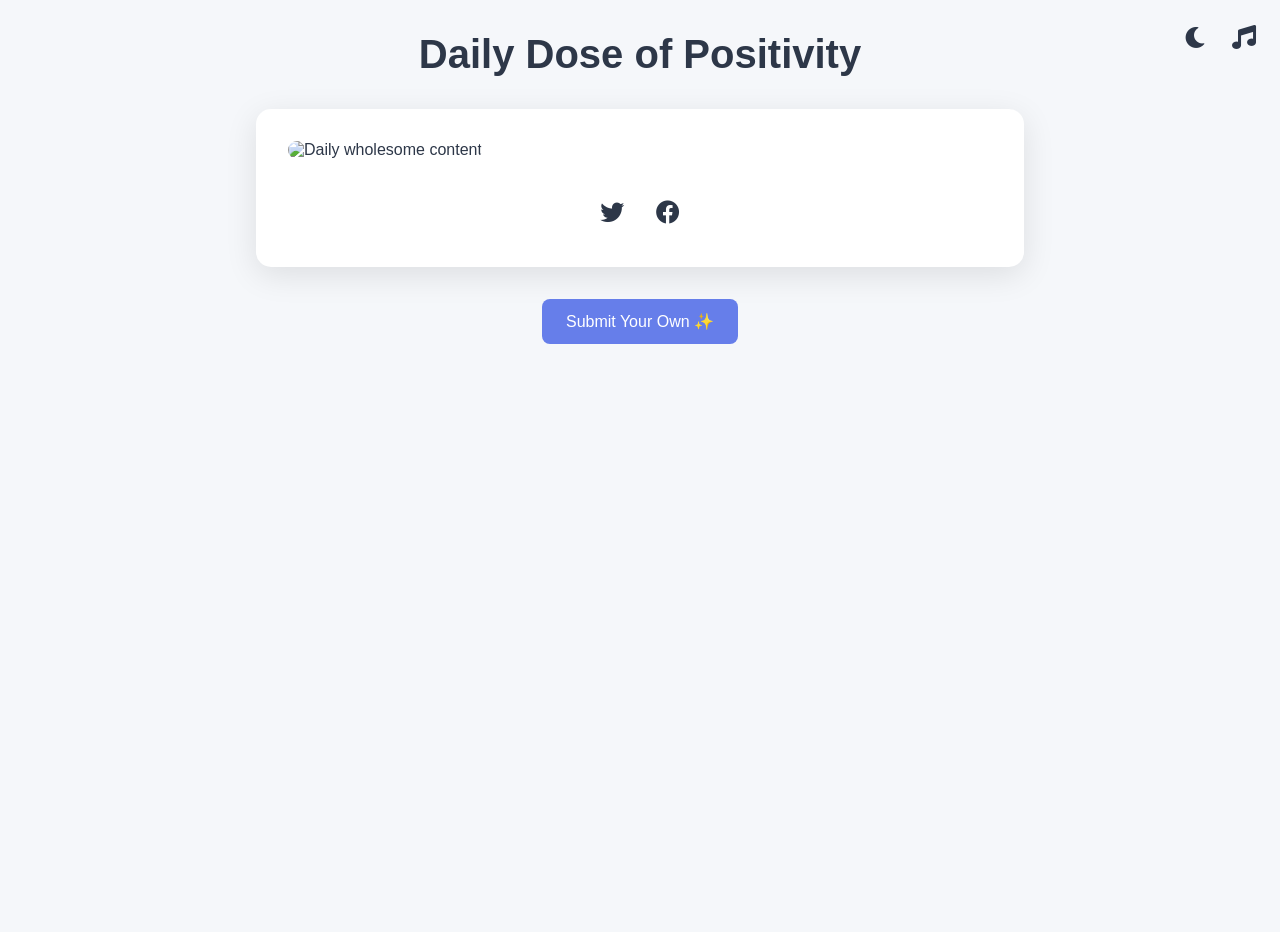
==== public/index.html @ 061f24e1 "Assistant checkpoint: Create wholesome daily content website Assistant generated file changes: - pub" ====
<!DOCTYPE html>
<html lang="en">
<head>
    <meta charset="UTF-8">
    <meta name="viewport" content="width=device-width, initial-scale=1.0">
    <title>Daily Dose of Positivity</title>
    <link rel="stylesheet" href="styles.css">
    <link rel="stylesheet" href="https://cdnjs.cloudflare.com/ajax/libs/font-awesome/6.0.0/css/all.min.css">
</head>
<body class="light-mode">
    <div class="theme-toggle">
        <button id="themeToggle"><i class="fas fa-moon"></i></button>
        <button id="musicToggle"><i class="fas fa-music"></i></button>
    </div>
    <div class="container">
        <h1>Daily Dose of Positivity</h1>
        <div class="content-card">
            <div id="dailyContent">
                <img id="contentImage" src="" alt="Daily wholesome content">
                <p id="contentText"></p>
            </div>
            <div class="share-buttons">
                <button onclick="share('twitter')"><i class="fab fa-twitter"></i></button>
                <button onclick="share('facebook')"><i class="fab fa-facebook"></i></button>
            </div>
        </div>
        <button id="submitToggle" class="submit-toggle">Submit Your Own ✨</button>
        <form id="submitForm" class="submit-form hidden">
            <textarea placeholder="Share your wholesome story or quote..." required></textarea>
            <input type="file" accept="image/*">
            <button type="submit">Submit</button>
        </form>
    </div>
    <audio id="pianoMusic" loop>
        <source src="/music/gentle-piano.mp3" type="audio/mp3">
    </audio>
    <script src="script.js"></script>
</body>
</html>
---- public/styles.css ----
* {
    margin: 0;
    padding: 0;
    box-sizing: border-box;
}

:root {
    --bg-color: #f5f7fa;
    --text-color: #2d3748;
    --card-bg: #ffffff;
    --shadow: 0 8px 32px rgba(0, 0, 0, 0.1);
}

.dark-mode {
    --bg-color: #1a202c;
    --text-color: #f7fafc;
    --card-bg: #2d3748;
    --shadow: 0 8px 32px rgba(0, 0, 0, 0.3);
}

body {
    font-family: 'Segoe UI', Tahoma, Geneva, Verdana, sans-serif;
    background: var(--bg-color);
    min-height: 100vh;
    color: var(--text-color);
    transition: all 0.3s ease;
}

.container {
    max-width: 800px;
    margin: 2rem auto;
    padding: 0 1rem;
}

h1 {
    text-align: center;
    margin-bottom: 2rem;
    font-size: 2.5rem;
}

.content-card {
    background: var(--card-bg);
    padding: 2rem;
    border-radius: 15px;
    box-shadow: var(--shadow);
    margin-bottom: 2rem;
}

#dailyContent img {
    max-width: 100%;
    border-radius: 10px;
    margin-bottom: 1rem;
}

#dailyContent p {
    font-size: 1.2rem;
    line-height: 1.6;
    text-align: center;
}

.theme-toggle {
    position: fixed;
    top: 1rem;
    right: 1rem;
    display: flex;
    gap: 0.5rem;
}

.theme-toggle button {
    background: none;
    border: none;
    font-size: 1.5rem;
    color: var(--text-color);
    cursor: pointer;
    padding: 0.5rem;
}

.share-buttons {
    display: flex;
    justify-content: center;
    gap: 1rem;
    margin-top: 1rem;
}

.share-buttons button {
    background: none;
    border: none;
    font-size: 1.5rem;
    color: var(--text-color);
    cursor: pointer;
    padding: 0.5rem;
    transition: transform 0.3s ease;
}

.share-buttons button:hover {
    transform: scale(1.1);
}

.submit-toggle {
    display: block;
    margin: 0 auto;
    padding: 0.8rem 1.5rem;
    background: #667eea;
    color: white;
    border: none;
    border-radius: 8px;
    cursor: pointer;
    font-size: 1rem;
}

.submit-form {
    margin-top: 1rem;
    display: flex;
    flex-direction: column;
    gap: 1rem;
}

.submit-form.hidden {
    display: none;
}

.submit-form textarea {
    padding: 1rem;
    border: 2px solid #e2e8f0;
    border-radius: 8px;
    resize: vertical;
    min-height: 100px;
}

.submit-form button {
    padding: 0.8rem;
    background: #667eea;
    color: white;
    border: none;
    border-radius: 8px;
    cursor: pointer;
}
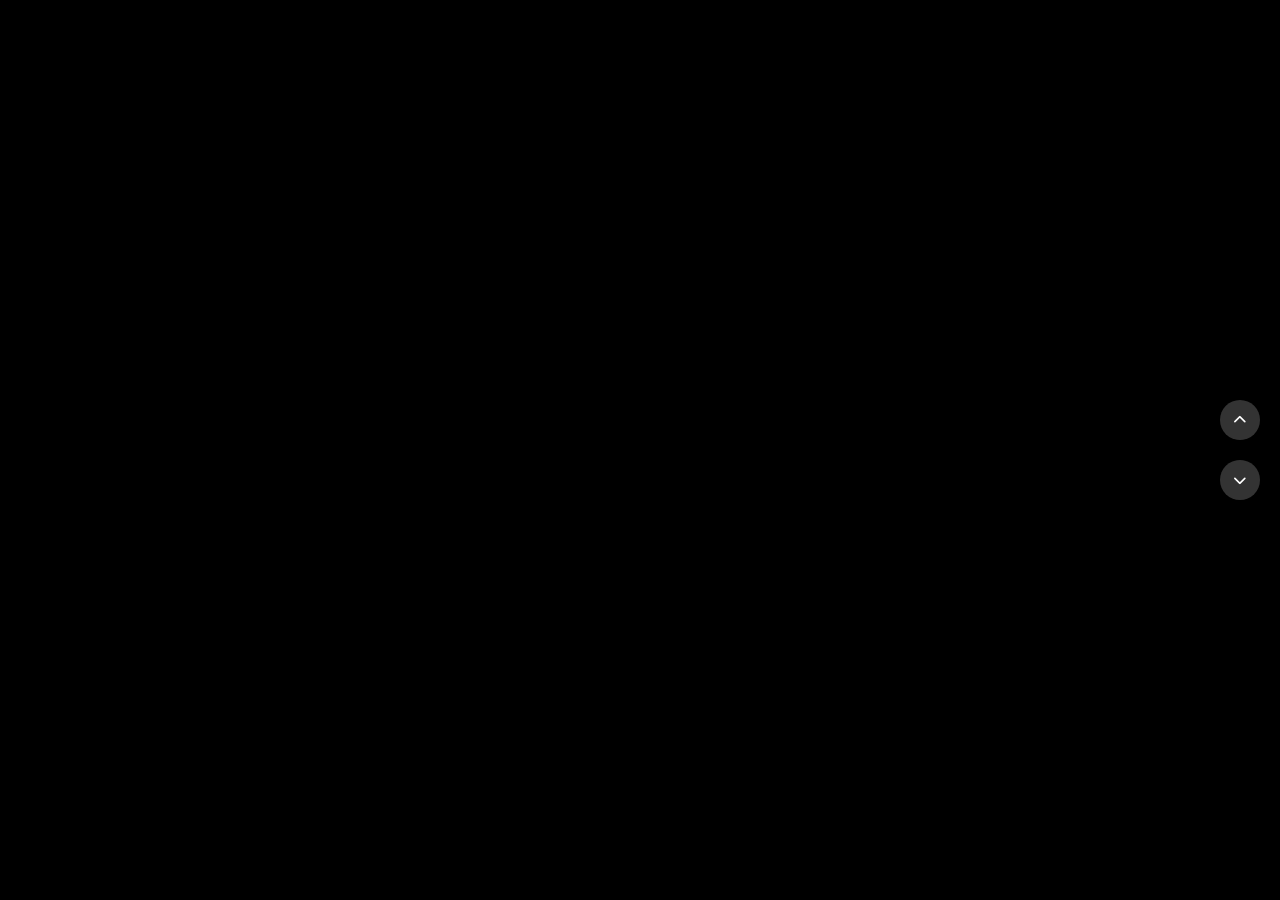
==== commit 205595c0: "Assistant checkpoint Assistant generated file changes: - public/index.html: Create YouTube Shorts vi" ====
--- a/public/index.html
+++ b/public/index.html
@@ -1,40 +1,22 @@
-
 <!DOCTYPE html>
 <html lang="en">
 <head>
     <meta charset="UTF-8">
     <meta name="viewport" content="width=device-width, initial-scale=1.0">
-    <title>Daily Dose of Positivity</title>
+    <title>YouTube Shorts Viewer</title>
     <link rel="stylesheet" href="styles.css">
     <link rel="stylesheet" href="https://cdnjs.cloudflare.com/ajax/libs/font-awesome/6.0.0/css/all.min.css">
 </head>
-<body class="light-mode">
-    <div class="theme-toggle">
-        <button id="themeToggle"><i class="fas fa-moon"></i></button>
-        <button id="musicToggle"><i class="fas fa-music"></i></button>
+<body>
+    <div class="container">
+        <div class="video-container">
+            <div id="shorts-feed"></div>
+        </div>
+        <div class="controls">
+            <button id="prevVideo"><i class="fas fa-chevron-up"></i></button>
+            <button id="nextVideo"><i class="fas fa-chevron-down"></i></button>
+        </div>
     </div>
-    <div class="container">
-        <h1>Daily Dose of Positivity</h1>
-        <div class="content-card">
-            <div id="dailyContent">
-                <img id="contentImage" src="" alt="Daily wholesome content">
-                <p id="contentText"></p>
-            </div>
-            <div class="share-buttons">
-                <button onclick="share('twitter')"><i class="fab fa-twitter"></i></button>
-                <button onclick="share('facebook')"><i class="fab fa-facebook"></i></button>
-            </div>
-        </div>
-        <button id="submitToggle" class="submit-toggle">Submit Your Own ✨</button>
-        <form id="submitForm" class="submit-form hidden">
-            <textarea placeholder="Share your wholesome story or quote..." required></textarea>
-            <input type="file" accept="image/*">
-            <button type="submit">Submit</button>
-        </form>
-    </div>
-    <audio id="pianoMusic" loop>
-        <source src="/music/gentle-piano.mp3" type="audio/mp3">
-    </audio>
     <script src="script.js"></script>
 </body>
-</html>
+</html>
--- a/public/styles.css
+++ b/public/styles.css
@@ -1,138 +1,73 @@
-
 * {
     margin: 0;
     padding: 0;
     box-sizing: border-box;
 }
 
-:root {
-    --bg-color: #f5f7fa;
-    --text-color: #2d3748;
-    --card-bg: #ffffff;
-    --shadow: 0 8px 32px rgba(0, 0, 0, 0.1);
-}
-
-.dark-mode {
-    --bg-color: #1a202c;
-    --text-color: #f7fafc;
-    --card-bg: #2d3748;
-    --shadow: 0 8px 32px rgba(0, 0, 0, 0.3);
-}
-
 body {
-    font-family: 'Segoe UI', Tahoma, Geneva, Verdana, sans-serif;
-    background: var(--bg-color);
-    min-height: 100vh;
-    color: var(--text-color);
-    transition: all 0.3s ease;
+    background: #000;
+    height: 100vh;
+    overflow: hidden;
 }
 
 .container {
-    max-width: 800px;
-    margin: 2rem auto;
-    padding: 0 1rem;
+    height: 100vh;
+    display: flex;
+    justify-content: center;
+    position: relative;
 }
 
-h1 {
-    text-align: center;
-    margin-bottom: 2rem;
-    font-size: 2.5rem;
+.video-container {
+    height: 100vh;
+    width: 100%;
+    max-width: 420px;
+    position: relative;
+    overflow: hidden;
 }
 
-.content-card {
-    background: var(--card-bg);
-    padding: 2rem;
-    border-radius: 15px;
-    box-shadow: var(--shadow);
-    margin-bottom: 2rem;
+#shorts-feed {
+    height: 100%;
+    position: relative;
 }
 
-#dailyContent img {
-    max-width: 100%;
-    border-radius: 10px;
-    margin-bottom: 1rem;
+.short-item {
+    height: 100vh;
+    width: 100%;
+    position: absolute;
+    display: flex;
+    justify-content: center;
+    align-items: center;
+    transition: transform 0.5s ease;
 }
 
-#dailyContent p {
-    font-size: 1.2rem;
-    line-height: 1.6;
-    text-align: center;
+.short-item iframe {
+    width: 100%;
+    height: 100%;
+    border: none;
 }
 
-.theme-toggle {
+.controls {
     position: fixed;
-    top: 1rem;
-    right: 1rem;
+    right: 20px;
+    top: 50%;
+    transform: translateY(-50%);
     display: flex;
-    gap: 0.5rem;
+    flex-direction: column;
+    gap: 20px;
+    z-index: 100;
 }
 
-.theme-toggle button {
-    background: none;
+.controls button {
+    background: rgba(255, 255, 255, 0.2);
     border: none;
-    font-size: 1.5rem;
-    color: var(--text-color);
+    width: 40px;
+    height: 40px;
+    border-radius: 50%;
+    color: white;
     cursor: pointer;
-    padding: 0.5rem;
+    transition: background 0.3s ease;
 }
 
-.share-buttons {
-    display: flex;
-    justify-content: center;
-    gap: 1rem;
-    margin-top: 1rem;
-}
-
-.share-buttons button {
-    background: none;
-    border: none;
-    font-size: 1.5rem;
-    color: var(--text-color);
-    cursor: pointer;
-    padding: 0.5rem;
-    transition: transform 0.3s ease;
-}
-
-.share-buttons button:hover {
-    transform: scale(1.1);
-}
-
-.submit-toggle {
-    display: block;
-    margin: 0 auto;
-    padding: 0.8rem 1.5rem;
-    background: #667eea;
-    color: white;
-    border: none;
-    border-radius: 8px;
-    cursor: pointer;
-    font-size: 1rem;
-}
-
-.submit-form {
-    margin-top: 1rem;
-    display: flex;
-    flex-direction: column;
-    gap: 1rem;
-}
-
-.submit-form.hidden {
-    display: none;
-}
-
-.submit-form textarea {
-    padding: 1rem;
-    border: 2px solid #e2e8f0;
-    border-radius: 8px;
-    resize: vertical;
-    min-height: 100px;
-}
-
-.submit-form button {
-    padding: 0.8rem;
-    background: #667eea;
-    color: white;
-    border: none;
-    border-radius: 8px;
-    cursor: pointer;
-}
+.controls button:hover {
+    background: rgba(255, 255, 255, 0.3);
+}
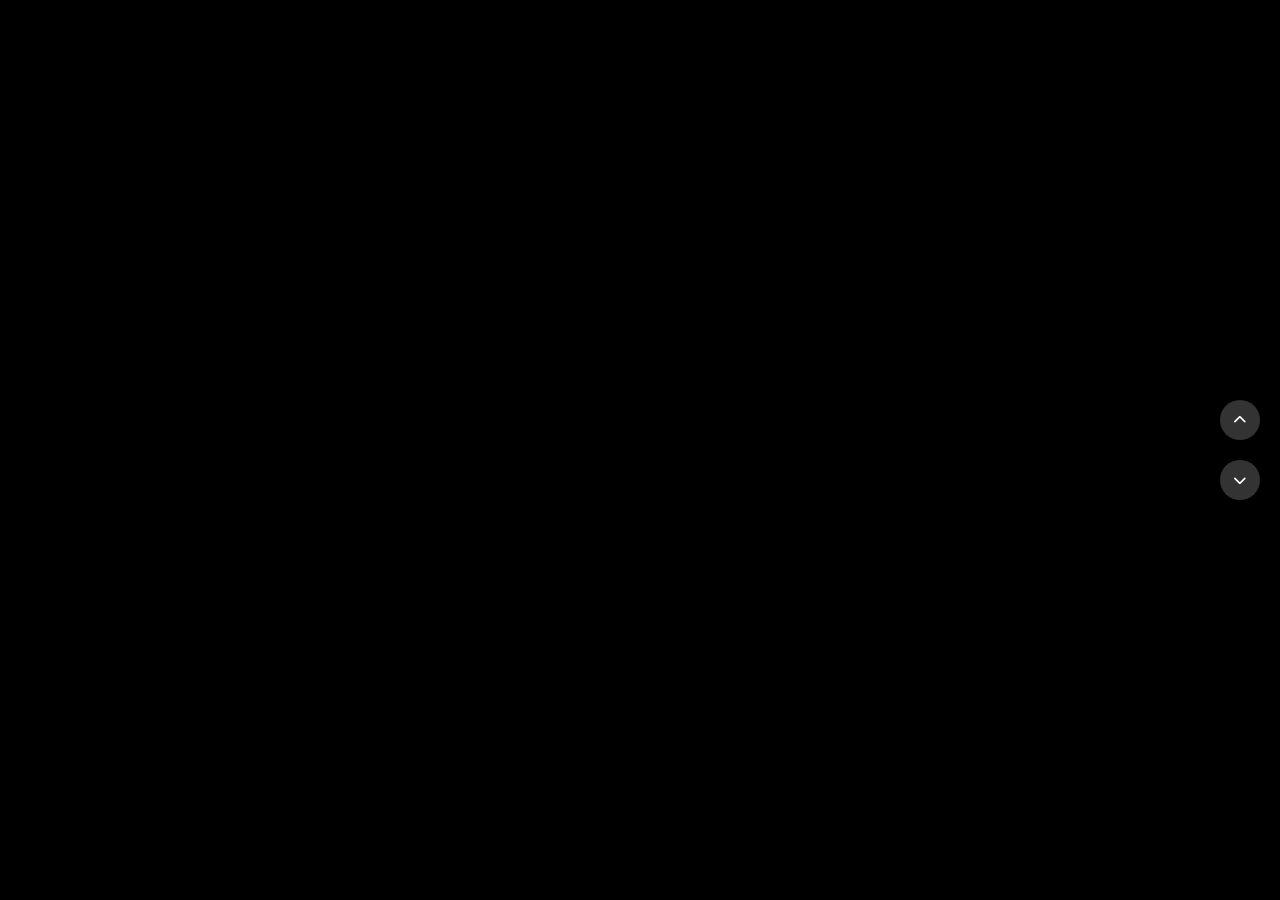
==== commit 09521914: "Assistant checkpoint: Updated design for YouTube Shorts format and improved playback Assistant gener" ====
--- a/public/index.html
+++ b/public/index.html
@@ -17,6 +17,7 @@
             <button id="nextVideo"><i class="fas fa-chevron-down"></i></button>
         </div>
     </div>
+    <script src="https://www.youtube.com/iframe_api"></script>
     <script src="script.js"></script>
 </body>
 </html>
--- a/public/styles.css
+++ b/public/styles.css
@@ -19,10 +19,12 @@
 
 .video-container {
     height: 100vh;
-    width: 100%;
-    max-width: 420px;
+    width: calc(100vh * 9/16);
+    max-width: 100vw;
     position: relative;
     overflow: hidden;
+    margin: 0 auto;
+    background: #000;
 }
 
 #shorts-feed {
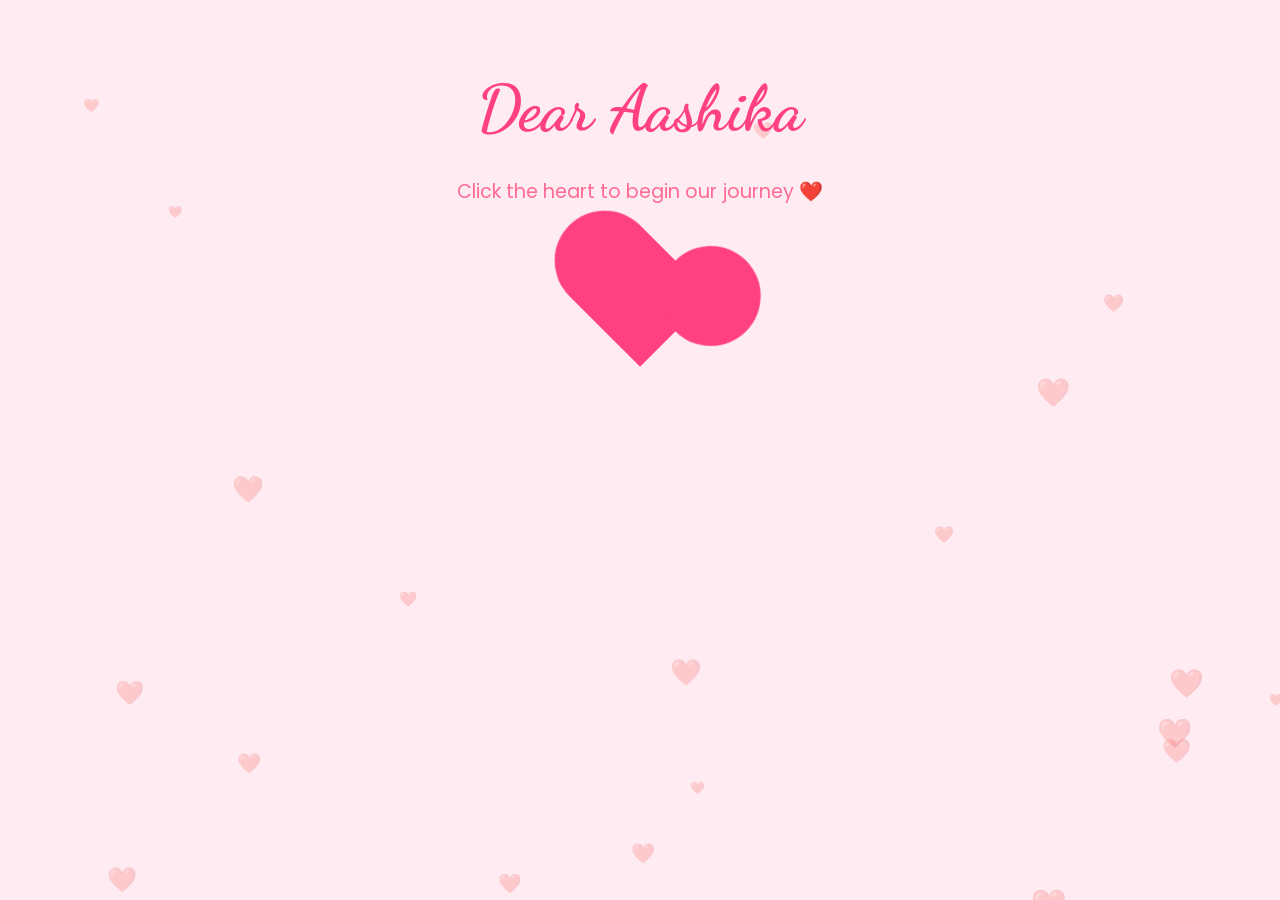
==== commit 0df4df0f: "Assistant checkpoint: Created romantic website for Aashika with animations Assistant generated file " ====
--- a/public/index.html
+++ b/public/index.html
@@ -1,23 +1,57 @@
+
 <!DOCTYPE html>
 <html lang="en">
 <head>
     <meta charset="UTF-8">
     <meta name="viewport" content="width=device-width, initial-scale=1.0">
-    <title>YouTube Shorts Viewer</title>
+    <title>For My Aashika ❤️</title>
     <link rel="stylesheet" href="styles.css">
-    <link rel="stylesheet" href="https://cdnjs.cloudflare.com/ajax/libs/font-awesome/6.0.0/css/all.min.css">
+    <link href="https://fonts.googleapis.com/css2?family=Dancing+Script&family=Poppins:wght@300;400;600&display=swap" rel="stylesheet">
+    <script src="https://cdnjs.cloudflare.com/ajax/libs/gsap/3.12.2/gsap.min.js"></script>
 </head>
 <body>
     <div class="container">
-        <div class="video-container">
-            <div id="shorts-feed"></div>
+        <div class="hearts-bg"></div>
+        <div class="content">
+            <h1 class="title">Dear Aashika</h1>
+            <div class="love-message">Click the heart to begin our journey ❤️</div>
+            <div class="heart-container">
+                <div class="heart" id="mainHeart"></div>
+            </div>
         </div>
-        <div class="controls">
-            <button id="prevVideo"><i class="fas fa-chevron-up"></i></button>
-            <button id="nextVideo"><i class="fas fa-chevron-down"></i></button>
+
+        <div class="surprise-sections hidden">
+            <section class="surprise" id="surprise1">
+                <h2>The Day We Met</h2>
+                <p class="memory-text">Every moment since then has been magical...</p>
+                <div class="doodle-art"></div>
+            </section>
+
+            <section class="surprise" id="surprise2">
+                <h2>Our Special Memories</h2>
+                <div class="floating-hearts">
+                    <span>🌹</span>
+                    <span>💝</span>
+                    <span>💖</span>
+                </div>
+                <p class="love-quote">"In your smile, I see something more beautiful than the stars."</p>
+            </section>
+
+            <section class="surprise" id="surprise3">
+                <h2>My Promise</h2>
+                <div class="promise-container">
+                    <p>To love you more each day</p>
+                    <p>To make you smile always</p>
+                    <p>To be your forever</p>
+                </div>
+            </section>
+
+            <div class="final-message hidden">
+                <h2>I Love You Aashika ❤️</h2>
+                <p>Forever Yours</p>
+            </div>
         </div>
     </div>
-    <script src="https://www.youtube.com/iframe_api"></script>
     <script src="script.js"></script>
 </body>
-</html>+</html>
--- a/public/styles.css
+++ b/public/styles.css
@@ -1,3 +1,4 @@
+
 * {
     margin: 0;
     padding: 0;
@@ -5,71 +6,184 @@
 }
 
 body {
-    background: #000;
-    height: 100vh;
-    overflow: hidden;
+    font-family: 'Poppins', sans-serif;
+    background: #ffecf2;
+    min-height: 100vh;
+    overflow-x: hidden;
 }
 
 .container {
-    height: 100vh;
+    position: relative;
+    min-height: 100vh;
+    padding: 20px;
+}
+
+.hearts-bg {
+    position: fixed;
+    top: 0;
+    left: 0;
+    width: 100%;
+    height: 100%;
+    pointer-events: none;
+    z-index: -1;
+}
+
+.content {
+    text-align: center;
+    padding-top: 50px;
+}
+
+.title {
+    font-family: 'Dancing Script', cursive;
+    font-size: 4em;
+    color: #ff4081;
+    margin-bottom: 30px;
+    opacity: 0;
+    transform: translateY(30px);
+    animation: fadeInUp 1s forwards;
+}
+
+.love-message {
+    font-size: 1.2em;
+    color: #ff6b95;
+    margin-bottom: 40px;
+    opacity: 0;
+    animation: fadeIn 2s 1s forwards;
+}
+
+.heart-container {
     display: flex;
     justify-content: center;
-    position: relative;
+    margin: 40px 0;
 }
 
-.video-container {
-    height: 100vh;
-    width: calc(100vh * 9/16);
-    max-width: 100vw;
+.heart {
+    width: 100px;
+    height: 100px;
+    background: #ff4081;
     position: relative;
-    overflow: hidden;
-    margin: 0 auto;
-    background: #000;
+    transform: rotate(45deg);
+    cursor: pointer;
+    transition: transform 0.3s;
 }
 
-#shorts-feed {
-    height: 100%;
-    position: relative;
+.heart:before,
+.heart:after {
+    content: '';
+    width: 100px;
+    height: 100px;
+    background: #ff4081;
+    border-radius: 50%;
+    position: absolute;
 }
 
-.short-item {
-    height: 100vh;
-    width: 100%;
-    position: absolute;
-    display: flex;
-    justify-content: center;
-    align-items: center;
-    transition: transform 0.5s ease;
+.heart:before {
+    left: -50%;
 }
 
-.short-item iframe {
-    width: 100%;
-    height: 100%;
-    border: none;
+.heart:after {
+    top: -50%;
 }
 
-.controls {
-    position: fixed;
-    right: 20px;
-    top: 50%;
-    transform: translateY(-50%);
-    display: flex;
-    flex-direction: column;
-    gap: 20px;
-    z-index: 100;
+.heart:hover {
+    transform: rotate(45deg) scale(1.1);
 }
 
-.controls button {
-    background: rgba(255, 255, 255, 0.2);
-    border: none;
-    width: 40px;
-    height: 40px;
-    border-radius: 50%;
-    color: white;
-    cursor: pointer;
-    transition: background 0.3s ease;
+.surprise {
+    max-width: 800px;
+    margin: 50px auto;
+    padding: 30px;
+    background: white;
+    border-radius: 20px;
+    box-shadow: 0 10px 30px rgba(255, 64, 129, 0.2);
+    opacity: 0;
+    transform: translateY(30px);
+    transition: all 0.8s;
 }
 
-.controls button:hover {
-    background: rgba(255, 255, 255, 0.3);
-}+.surprise.visible {
+    opacity: 1;
+    transform: translateY(0);
+}
+
+.surprise h2 {
+    font-family: 'Dancing Script', cursive;
+    color: #ff4081;
+    font-size: 2.5em;
+    margin-bottom: 20px;
+}
+
+.memory-text {
+    font-size: 1.2em;
+    color: #666;
+    line-height: 1.6;
+}
+
+.doodle-art {
+    height: 200px;
+    background: url('https://cdn.dribbble.com/users/1018473/screenshots/3952676/love_doodle.gif') center/contain no-repeat;
+    margin: 20px 0;
+}
+
+.floating-hearts span {
+    font-size: 2em;
+    margin: 0 10px;
+    animation: float 3s infinite;
+}
+
+.promise-container p {
+    font-size: 1.2em;
+    color: #ff6b95;
+    margin: 15px 0;
+    transform: translateX(-100%);
+    opacity: 0;
+    transition: all 0.5s;
+}
+
+.promise-container p.visible {
+    transform: translateX(0);
+    opacity: 1;
+}
+
+.final-message {
+    text-align: center;
+    padding: 50px 0;
+    opacity: 0;
+    transition: opacity 1s;
+}
+
+.final-message.visible {
+    opacity: 1;
+}
+
+.hidden {
+    display: none;
+}
+
+@keyframes fadeInUp {
+    to {
+        opacity: 1;
+        transform: translateY(0);
+    }
+}
+
+@keyframes fadeIn {
+    to {
+        opacity: 1;
+    }
+}
+
+@keyframes float {
+    0%, 100% { transform: translateY(0); }
+    50% { transform: translateY(-20px); }
+}
+
+@media (max-width: 768px) {
+    .title {
+        font-size: 3em;
+    }
+    
+    .surprise {
+        margin: 30px 15px;
+    }
+}
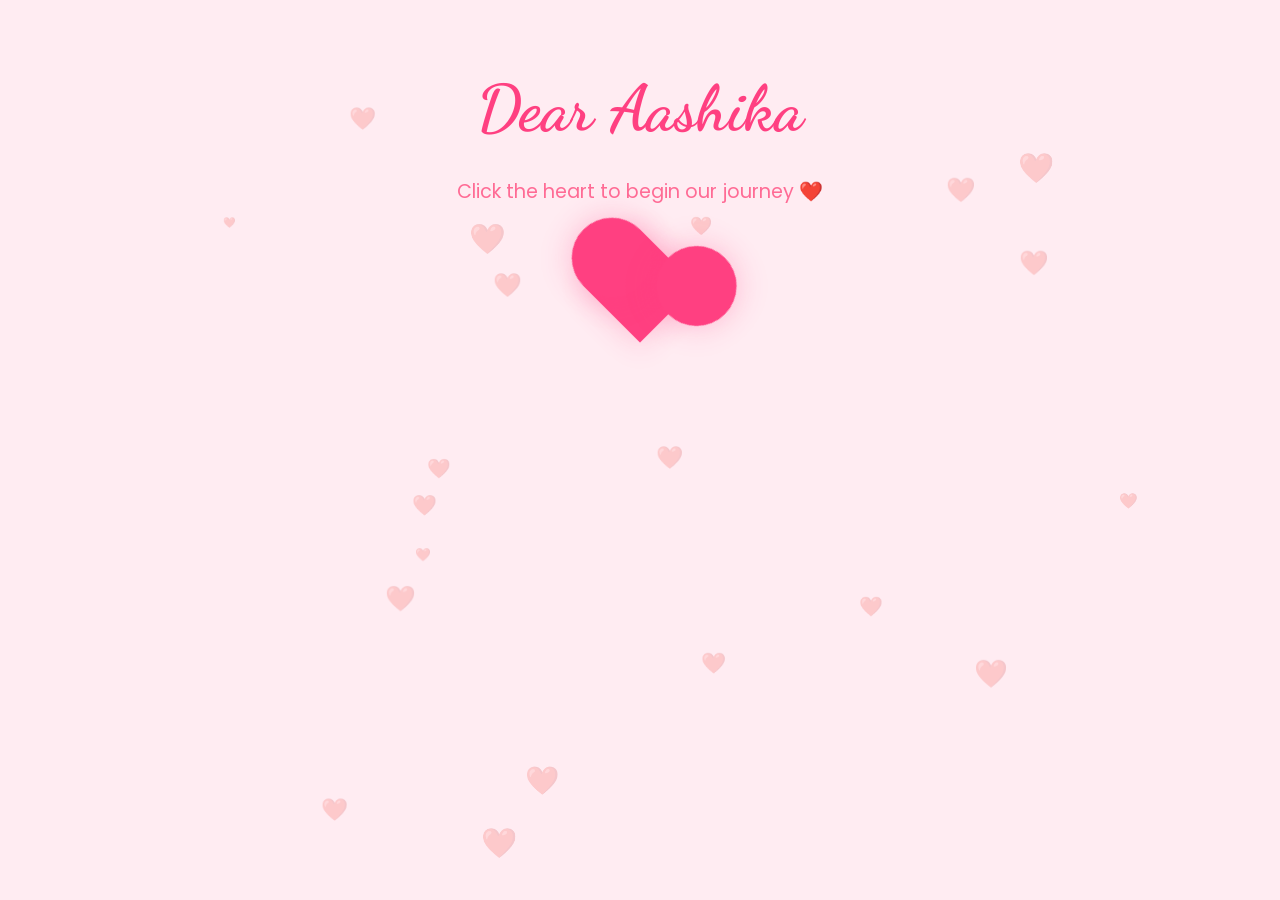
==== commit c8040602: "Assistant checkpoint: Enhanced romantic website with more surprises and animations Assistant generat" ====
--- a/public/index.html
+++ b/public/index.html
@@ -38,11 +38,40 @@
             </section>
 
             <section class="surprise" id="surprise3">
+                <h2>Our Little Things 💕</h2>
+                <div class="doodle-gallery">
+                    <img src="https://cdn.dribbble.com/users/1018473/screenshots/3952676/love_doodle.gif" alt="Love Doodle">
+                    <img src="https://cdn.dribbble.com/users/2424774/screenshots/6351045/doodle_love.gif" alt="Heart Doodle">
+                </div>
+                <p class="memory-text">Every small moment with you becomes a treasure...</p>
+            </section>
+
+            <section class="surprise" id="surprise4">
                 <h2>My Promise</h2>
                 <div class="promise-container">
-                    <p>To love you more each day</p>
-                    <p>To make you smile always</p>
-                    <p>To be your forever</p>
+                    <p>To love you more each day 💝</p>
+                    <p>To make you smile always 😊</p>
+                    <p>To be your forever 💑</p>
+                    <p>To cherish every moment with you ✨</p>
+                    <p>To hold your hand through everything 🤝</p>
+                </div>
+            </section>
+
+            <section class="surprise" id="surprise5">
+                <h2>Our Love Story</h2>
+                <div class="story-timeline">
+                    <div class="timeline-item">
+                        <span class="date">💘 First Meeting</span>
+                        <p>The day my heart skipped a beat...</p>
+                    </div>
+                    <div class="timeline-item">
+                        <span class="date">💖 First Date</span>
+                        <p>When moments became memories...</p>
+                    </div>
+                    <div class="timeline-item">
+                        <span class="date">💝 Every Day Since</span>
+                        <p>Falling more in love with you...</p>
+                    </div>
                 </div>
             </section>
 
--- a/public/styles.css
+++ b/public/styles.css
@@ -58,23 +58,33 @@
 }
 
 .heart {
-    width: 100px;
-    height: 100px;
+    width: 80px;
+    height: 80px;
     background: #ff4081;
     position: relative;
-    transform: rotate(45deg);
+    transform: rotate(45deg) scale(1);
     cursor: pointer;
-    transition: transform 0.3s;
+    animation: heartbeat 1.5s ease-in-out infinite;
+    box-shadow: 0 0 30px rgba(255, 64, 129, 0.3);
 }
 
 .heart:before,
 .heart:after {
     content: '';
-    width: 100px;
-    height: 100px;
+    width: 80px;
+    height: 80px;
     background: #ff4081;
     border-radius: 50%;
     position: absolute;
+    box-shadow: 0 0 30px rgba(255, 64, 129, 0.3);
+}
+
+@keyframes heartbeat {
+    0% { transform: rotate(45deg) scale(1); }
+    14% { transform: rotate(45deg) scale(1.3); }
+    28% { transform: rotate(45deg) scale(1); }
+    42% { transform: rotate(45deg) scale(1.3); }
+    70% { transform: rotate(45deg) scale(1); }
 }
 
 .heart:before {
@@ -152,8 +162,79 @@
     transition: opacity 1s;
 }
 
+.doodle-gallery {
+    display: flex;
+    justify-content: center;
+    gap: 20px;
+    margin: 30px 0;
+}
+
+.doodle-gallery img {
+    width: 200px;
+    height: 200px;
+    object-fit: contain;
+    border-radius: 15px;
+    box-shadow: 0 5px 15px rgba(255, 64, 129, 0.2);
+    transition: transform 0.3s;
+}
+
+.doodle-gallery img:hover {
+    transform: scale(1.1);
+}
+
+.story-timeline {
+    max-width: 600px;
+    margin: 30px auto;
+    padding: 20px;
+}
+
+.timeline-item {
+    position: relative;
+    padding: 20px;
+    background: rgba(255, 255, 255, 0.9);
+    border-radius: 15px;
+    margin: 20px 0;
+    box-shadow: 0 5px 15px rgba(255, 64, 129, 0.1);
+    transition: transform 0.3s;
+}
+
+.timeline-item:hover {
+    transform: translateX(10px);
+}
+
+.timeline-item .date {
+    font-weight: bold;
+    color: #ff4081;
+    display: block;
+    margin-bottom: 10px;
+}
+
+.promise-container p {
+    font-size: 1.2em;
+    color: #ff6b95;
+    margin: 20px 0;
+    padding: 15px;
+    background: rgba(255, 255, 255, 0.9);
+    border-radius: 10px;
+    box-shadow: 0 5px 15px rgba(255, 64, 129, 0.1);
+    transform: translateX(-100%);
+    opacity: 0;
+    transition: all 0.8s;
+}
+
+.promise-container p.visible {
+    transform: translateX(0);
+    opacity: 1;
+}
+
 .final-message.visible {
     opacity: 1;
+    animation: finalReveal 1.5s ease-out;
+}
+
+@keyframes finalReveal {
+    0% { transform: scale(0.8); opacity: 0; }
+    100% { transform: scale(1); opacity: 1; }
 }
 
 .hidden {
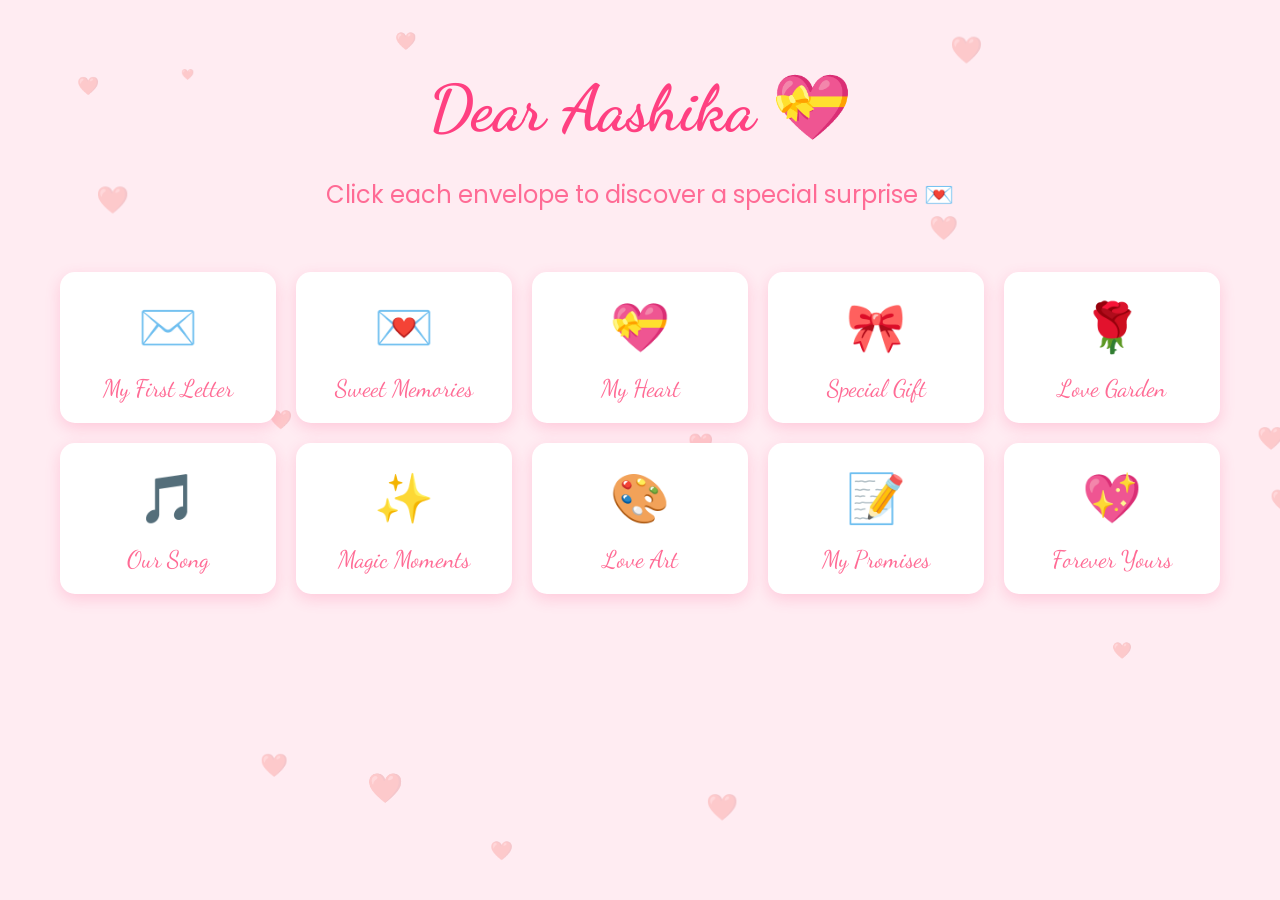
==== commit 7adeb5bf: "Assistant checkpoint: Created main page with envelopes and first surprise page Assistant generated f" ====
--- a/public/index.html
+++ b/public/index.html
@@ -1,4 +1,3 @@
-
 <!DOCTYPE html>
 <html lang="en">
 <head>
@@ -13,74 +12,53 @@
     <div class="container">
         <div class="hearts-bg"></div>
         <div class="content">
-            <h1 class="title">Dear Aashika</h1>
-            <div class="love-message">Click the heart to begin our journey ❤️</div>
-            <div class="heart-container">
-                <div class="heart" id="mainHeart"></div>
-            </div>
-        </div>
+            <h1 class="title">Dear Aashika 💝</h1>
+            <div class="love-message">Click each envelope to discover a special surprise 💌</div>
 
-        <div class="surprise-sections hidden">
-            <section class="surprise" id="surprise1">
-                <h2>The Day We Met</h2>
-                <p class="memory-text">Every moment since then has been magical...</p>
-                <div class="doodle-art"></div>
-            </section>
-
-            <section class="surprise" id="surprise2">
-                <h2>Our Special Memories</h2>
-                <div class="floating-hearts">
-                    <span>🌹</span>
-                    <span>💝</span>
-                    <span>💖</span>
-                </div>
-                <p class="love-quote">"In your smile, I see something more beautiful than the stars."</p>
-            </section>
-
-            <section class="surprise" id="surprise3">
-                <h2>Our Little Things 💕</h2>
-                <div class="doodle-gallery">
-                    <img src="https://cdn.dribbble.com/users/1018473/screenshots/3952676/love_doodle.gif" alt="Love Doodle">
-                    <img src="https://cdn.dribbble.com/users/2424774/screenshots/6351045/doodle_love.gif" alt="Heart Doodle">
-                </div>
-                <p class="memory-text">Every small moment with you becomes a treasure...</p>
-            </section>
-
-            <section class="surprise" id="surprise4">
-                <h2>My Promise</h2>
-                <div class="promise-container">
-                    <p>To love you more each day 💝</p>
-                    <p>To make you smile always 😊</p>
-                    <p>To be your forever 💑</p>
-                    <p>To cherish every moment with you ✨</p>
-                    <p>To hold your hand through everything 🤝</p>
-                </div>
-            </section>
-
-            <section class="surprise" id="surprise5">
-                <h2>Our Love Story</h2>
-                <div class="story-timeline">
-                    <div class="timeline-item">
-                        <span class="date">💘 First Meeting</span>
-                        <p>The day my heart skipped a beat...</p>
-                    </div>
-                    <div class="timeline-item">
-                        <span class="date">💖 First Date</span>
-                        <p>When moments became memories...</p>
-                    </div>
-                    <div class="timeline-item">
-                        <span class="date">💝 Every Day Since</span>
-                        <p>Falling more in love with you...</p>
-                    </div>
-                </div>
-            </section>
-
-            <div class="final-message hidden">
-                <h2>I Love You Aashika ❤️</h2>
-                <p>Forever Yours</p>
+            <div class="envelope-grid">
+                <a href="surprise1.html" class="envelope">
+                    <span class="envelope-icon">✉️</span>
+                    <span class="envelope-label">My First Letter</span>
+                </a>
+                <a href="surprise2.html" class="envelope">
+                    <span class="envelope-icon">💌</span>
+                    <span class="envelope-label">Sweet Memories</span>
+                </a>
+                <a href="surprise3.html" class="envelope">
+                    <span class="envelope-icon">💝</span>
+                    <span class="envelope-label">My Heart</span>
+                </a>
+                <a href="surprise4.html" class="envelope">
+                    <span class="envelope-icon">🎀</span>
+                    <span class="envelope-label">Special Gift</span>
+                </a>
+                <a href="surprise5.html" class="envelope">
+                    <span class="envelope-icon">🌹</span>
+                    <span class="envelope-label">Love Garden</span>
+                </a>
+                <a href="surprise6.html" class="envelope">
+                    <span class="envelope-icon">🎵</span>
+                    <span class="envelope-label">Our Song</span>
+                </a>
+                <a href="surprise7.html" class="envelope">
+                    <span class="envelope-icon">✨</span>
+                    <span class="envelope-label">Magic Moments</span>
+                </a>
+                <a href="surprise8.html" class="envelope">
+                    <span class="envelope-icon">🎨</span>
+                    <span class="envelope-label">Love Art</span>
+                </a>
+                <a href="surprise9.html" class="envelope">
+                    <span class="envelope-icon">📝</span>
+                    <span class="envelope-label">My Promises</span>
+                </a>
+                <a href="surprise10.html" class="envelope">
+                    <span class="envelope-icon">💖</span>
+                    <span class="envelope-label">Forever Yours</span>
+                </a>
             </div>
         </div>
     </div>
     <script src="script.js"></script>
 </body>
-</html>
+</html>
--- a/public/styles.css
+++ b/public/styles.css
@@ -1,4 +1,3 @@
-
 * {
     margin: 0;
     padding: 0;
@@ -44,11 +43,90 @@
 }
 
 .love-message {
-    font-size: 1.2em;
+    font-size: 1.5em;
     color: #ff6b95;
     margin-bottom: 40px;
     opacity: 0;
     animation: fadeIn 2s 1s forwards;
+}
+
+.envelope-grid {
+    display: grid;
+    grid-template-columns: repeat(auto-fit, minmax(200px, 1fr));
+    gap: 20px;
+    max-width: 1200px;
+    margin: 0 auto;
+    padding: 20px;
+}
+
+.envelope {
+    background: white;
+    padding: 20px;
+    border-radius: 15px;
+    text-decoration: none;
+    color: #ff4081;
+    box-shadow: 0 5px 15px rgba(255, 64, 129, 0.2);
+    transition: all 0.3s ease;
+    display: flex;
+    flex-direction: column;
+    align-items: center;
+    gap: 10px;
+    animation: floatIn 0.5s ease-out forwards;
+    opacity: 0;
+}
+
+.envelope:nth-child(odd) {
+    animation-delay: 0.2s;
+}
+
+.envelope:nth-child(even) {
+    animation-delay: 0.4s;
+}
+
+.envelope:hover {
+    transform: translateY(-10px);
+    box-shadow: 0 8px 25px rgba(255, 64, 129, 0.3);
+}
+
+.envelope-icon {
+    font-size: 3em;
+    animation: pulse 2s infinite;
+}
+
+.envelope-label {
+    font-family: 'Dancing Script', cursive;
+    font-size: 1.5em;
+    color: #ff6b95;
+}
+
+@keyframes floatIn {
+    from {
+        opacity: 0;
+        transform: translateY(30px);
+    }
+    to {
+        opacity: 1;
+        transform: translateY(0);
+    }
+}
+
+@keyframes pulse {
+    0% { transform: scale(1); }
+    50% { transform: scale(1.1); }
+    100% { transform: scale(1); }
+}
+
+@keyframes fadeInUp {
+    to {
+        opacity: 1;
+        transform: translateY(0);
+    }
+}
+
+@keyframes fadeIn {
+    to {
+        opacity: 1;
+    }
 }
 
 .heart-container {
@@ -99,6 +177,48 @@
     transform: rotate(45deg) scale(1.1);
 }
 
+/* Surprise page styles */
+.surprise-page {
+    max-width: 800px;
+    margin: 0 auto;
+    padding: 40px 20px;
+}
+
+.surprise-content {
+    background: white;
+    padding: 30px;
+    border-radius: 20px;
+    box-shadow: 0 10px 30px rgba(255, 64, 129, 0.2);
+    animation: revealContent 1s ease-out;
+}
+
+.back-button {
+    display: inline-block;
+    padding: 10px 20px;
+    background: #ff4081;
+    color: white;
+    text-decoration: none;
+    border-radius: 30px;
+    margin-bottom: 20px;
+    transition: all 0.3s;
+}
+
+.back-button:hover {
+    transform: translateX(-5px);
+    background: #ff6b95;
+}
+
+@keyframes revealContent {
+    from {
+        opacity: 0;
+        transform: translateY(50px);
+    }
+    to {
+        opacity: 1;
+        transform: translateY(0);
+    }
+}
+
 .surprise {
     max-width: 800px;
     margin: 50px auto;
@@ -139,74 +259,6 @@
     font-size: 2em;
     margin: 0 10px;
     animation: float 3s infinite;
-}
-
-.promise-container p {
-    font-size: 1.2em;
-    color: #ff6b95;
-    margin: 15px 0;
-    transform: translateX(-100%);
-    opacity: 0;
-    transition: all 0.5s;
-}
-
-.promise-container p.visible {
-    transform: translateX(0);
-    opacity: 1;
-}
-
-.final-message {
-    text-align: center;
-    padding: 50px 0;
-    opacity: 0;
-    transition: opacity 1s;
-}
-
-.doodle-gallery {
-    display: flex;
-    justify-content: center;
-    gap: 20px;
-    margin: 30px 0;
-}
-
-.doodle-gallery img {
-    width: 200px;
-    height: 200px;
-    object-fit: contain;
-    border-radius: 15px;
-    box-shadow: 0 5px 15px rgba(255, 64, 129, 0.2);
-    transition: transform 0.3s;
-}
-
-.doodle-gallery img:hover {
-    transform: scale(1.1);
-}
-
-.story-timeline {
-    max-width: 600px;
-    margin: 30px auto;
-    padding: 20px;
-}
-
-.timeline-item {
-    position: relative;
-    padding: 20px;
-    background: rgba(255, 255, 255, 0.9);
-    border-radius: 15px;
-    margin: 20px 0;
-    box-shadow: 0 5px 15px rgba(255, 64, 129, 0.1);
-    transition: transform 0.3s;
-}
-
-.timeline-item:hover {
-    transform: translateX(10px);
-}
-
-.timeline-item .date {
-    font-weight: bold;
-    color: #ff4081;
-    display: block;
-    margin-bottom: 10px;
 }
 
 .promise-container p {
@@ -227,6 +279,60 @@
     opacity: 1;
 }
 
+.final-message {
+    text-align: center;
+    padding: 50px 0;
+    opacity: 0;
+    transition: opacity 1s;
+}
+
+.doodle-gallery {
+    display: flex;
+    justify-content: center;
+    gap: 20px;
+    margin: 30px 0;
+}
+
+.doodle-gallery img {
+    width: 200px;
+    height: 200px;
+    object-fit: contain;
+    border-radius: 15px;
+    box-shadow: 0 5px 15px rgba(255, 64, 129, 0.2);
+    transition: transform 0.3s;
+}
+
+.doodle-gallery img:hover {
+    transform: scale(1.1);
+}
+
+.story-timeline {
+    max-width: 600px;
+    margin: 30px auto;
+    padding: 20px;
+}
+
+.timeline-item {
+    position: relative;
+    padding: 20px;
+    background: rgba(255, 255, 255, 0.9);
+    border-radius: 15px;
+    margin: 20px 0;
+    box-shadow: 0 5px 15px rgba(255, 64, 129, 0.1);
+    transition: transform 0.3s;
+}
+
+.timeline-item:hover {
+    transform: translateX(10px);
+}
+
+.timeline-item .date {
+    font-weight: bold;
+    color: #ff4081;
+    display: block;
+    margin-bottom: 10px;
+}
+
 .final-message.visible {
     opacity: 1;
     animation: finalReveal 1.5s ease-out;
@@ -241,19 +347,6 @@
     display: none;
 }
 
-@keyframes fadeInUp {
-    to {
-        opacity: 1;
-        transform: translateY(0);
-    }
-}
-
-@keyframes fadeIn {
-    to {
-        opacity: 1;
-    }
-}
-
 @keyframes float {
     0%, 100% { transform: translateY(0); }
     50% { transform: translateY(-20px); }
@@ -263,8 +356,10 @@
     .title {
         font-size: 3em;
     }
-    
     .surprise {
         margin: 30px 15px;
     }
-}
+    .envelope-grid {
+        grid-template-columns: repeat(auto-fit, minmax(150px, 1fr));
+    }
+}
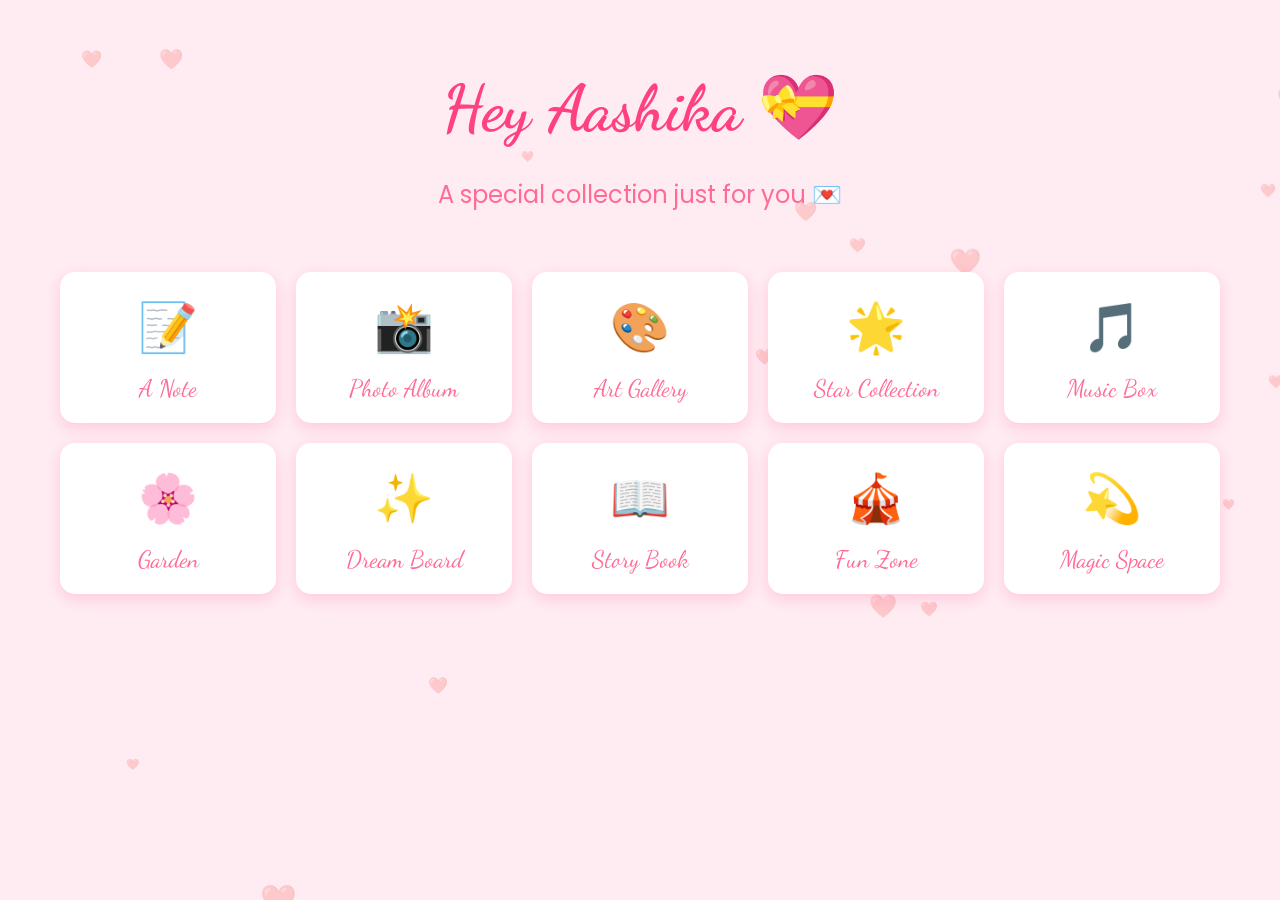
==== commit 0a67a874: "Assistant checkpoint Assistant generated file changes: - public/index.html: Update main page with di" ====
--- a/public/index.html
+++ b/public/index.html
@@ -1,9 +1,10 @@
+
 <!DOCTYPE html>
 <html lang="en">
 <head>
     <meta charset="UTF-8">
     <meta name="viewport" content="width=device-width, initial-scale=1.0">
-    <title>For My Aashika ❤️</title>
+    <title>Aashika's Special Space 💝</title>
     <link rel="stylesheet" href="styles.css">
     <link href="https://fonts.googleapis.com/css2?family=Dancing+Script&family=Poppins:wght@300;400;600&display=swap" rel="stylesheet">
     <script src="https://cdnjs.cloudflare.com/ajax/libs/gsap/3.12.2/gsap.min.js"></script>
@@ -12,53 +13,53 @@
     <div class="container">
         <div class="hearts-bg"></div>
         <div class="content">
-            <h1 class="title">Dear Aashika 💝</h1>
-            <div class="love-message">Click each envelope to discover a special surprise 💌</div>
+            <h1 class="title">Hey Aashika 💝</h1>
+            <div class="love-message">A special collection just for you 💌</div>
 
             <div class="envelope-grid">
-                <a href="surprise1.html" class="envelope">
-                    <span class="envelope-icon">✉️</span>
-                    <span class="envelope-label">My First Letter</span>
+                <a href="page1.html" class="envelope">
+                    <span class="envelope-icon">📝</span>
+                    <span class="envelope-label">A Note</span>
                 </a>
-                <a href="surprise2.html" class="envelope">
-                    <span class="envelope-icon">💌</span>
-                    <span class="envelope-label">Sweet Memories</span>
+                <a href="page2.html" class="envelope">
+                    <span class="envelope-icon">📸</span>
+                    <span class="envelope-label">Photo Album</span>
                 </a>
-                <a href="surprise3.html" class="envelope">
-                    <span class="envelope-icon">💝</span>
-                    <span class="envelope-label">My Heart</span>
+                <a href="page3.html" class="envelope">
+                    <span class="envelope-icon">🎨</span>
+                    <span class="envelope-label">Art Gallery</span>
                 </a>
-                <a href="surprise4.html" class="envelope">
-                    <span class="envelope-icon">🎀</span>
-                    <span class="envelope-label">Special Gift</span>
+                <a href="page4.html" class="envelope">
+                    <span class="envelope-icon">🌟</span>
+                    <span class="envelope-label">Star Collection</span>
                 </a>
-                <a href="surprise5.html" class="envelope">
-                    <span class="envelope-icon">🌹</span>
-                    <span class="envelope-label">Love Garden</span>
+                <a href="page5.html" class="envelope">
+                    <span class="envelope-icon">🎵</span>
+                    <span class="envelope-label">Music Box</span>
                 </a>
-                <a href="surprise6.html" class="envelope">
-                    <span class="envelope-icon">🎵</span>
-                    <span class="envelope-label">Our Song</span>
+                <a href="page6.html" class="envelope">
+                    <span class="envelope-icon">🌸</span>
+                    <span class="envelope-label">Garden</span>
                 </a>
-                <a href="surprise7.html" class="envelope">
+                <a href="page7.html" class="envelope">
                     <span class="envelope-icon">✨</span>
-                    <span class="envelope-label">Magic Moments</span>
+                    <span class="envelope-label">Dream Board</span>
                 </a>
-                <a href="surprise8.html" class="envelope">
-                    <span class="envelope-icon">🎨</span>
-                    <span class="envelope-label">Love Art</span>
+                <a href="page8.html" class="envelope">
+                    <span class="envelope-icon">📖</span>
+                    <span class="envelope-label">Story Book</span>
                 </a>
-                <a href="surprise9.html" class="envelope">
-                    <span class="envelope-icon">📝</span>
-                    <span class="envelope-label">My Promises</span>
+                <a href="page9.html" class="envelope">
+                    <span class="envelope-icon">🎪</span>
+                    <span class="envelope-label">Fun Zone</span>
                 </a>
-                <a href="surprise10.html" class="envelope">
-                    <span class="envelope-icon">💖</span>
-                    <span class="envelope-label">Forever Yours</span>
+                <a href="page10.html" class="envelope">
+                    <span class="envelope-icon">💫</span>
+                    <span class="envelope-label">Magic Space</span>
                 </a>
             </div>
         </div>
     </div>
     <script src="script.js"></script>
 </body>
-</html>+</html>
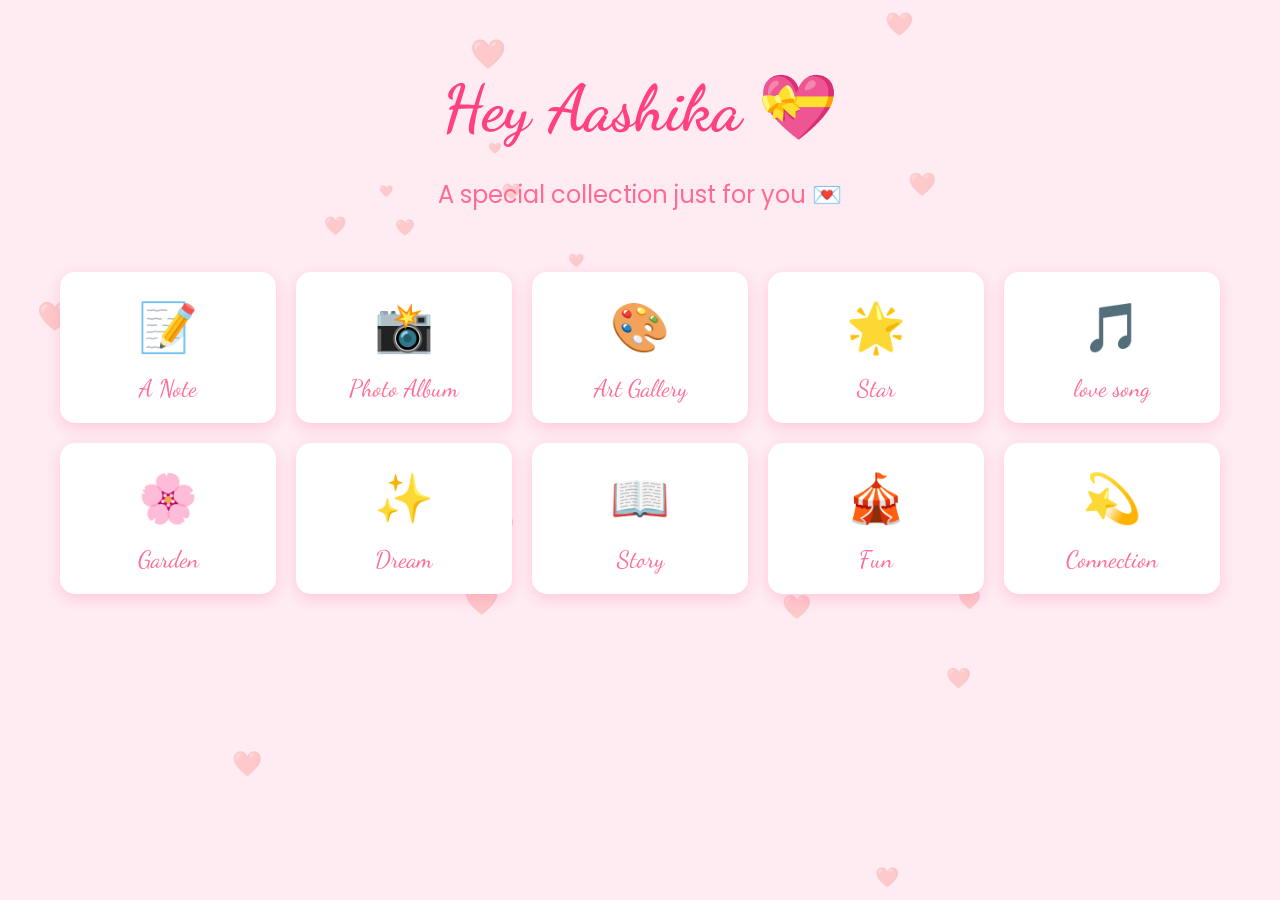
==== commit e512fc8d: "Update index.html" ====
--- a/public/index.html
+++ b/public/index.html
@@ -31,11 +31,11 @@
                 </a>
                 <a href="page4.html" class="envelope">
                     <span class="envelope-icon">🌟</span>
-                    <span class="envelope-label">Star Collection</span>
+                    <span class="envelope-label">Star</span>
                 </a>
                 <a href="page5.html" class="envelope">
                     <span class="envelope-icon">🎵</span>
-                    <span class="envelope-label">Music Box</span>
+                    <span class="envelope-label">love song</span>
                 </a>
                 <a href="page6.html" class="envelope">
                     <span class="envelope-icon">🌸</span>
@@ -43,19 +43,19 @@
                 </a>
                 <a href="page7.html" class="envelope">
                     <span class="envelope-icon">✨</span>
-                    <span class="envelope-label">Dream Board</span>
+                    <span class="envelope-label">Dream</span>
                 </a>
                 <a href="page8.html" class="envelope">
                     <span class="envelope-icon">📖</span>
-                    <span class="envelope-label">Story Book</span>
+                    <span class="envelope-label">Story</span>
                 </a>
                 <a href="page9.html" class="envelope">
                     <span class="envelope-icon">🎪</span>
-                    <span class="envelope-label">Fun Zone</span>
+                    <span class="envelope-label">Fun</span>
                 </a>
                 <a href="page10.html" class="envelope">
                     <span class="envelope-icon">💫</span>
-                    <span class="envelope-label">Magic Space</span>
+                    <span class="envelope-label">Connection</span>
                 </a>
             </div>
         </div>
--- a/public/styles.css
+++ b/public/styles.css
@@ -352,6 +352,53 @@
     50% { transform: translateY(-20px); }
 }
 
+.photo-gallery, .video-gallery {
+    display: grid;
+    grid-template-columns: repeat(auto-fit, minmax(250px, 1fr));
+    gap: 20px;
+    padding: 20px;
+}
+
+.photo-frame, .video-frame {
+    background: white;
+    padding: 15px;
+    border-radius: 15px;
+    box-shadow: 0 5px 15px rgba(255, 64, 129, 0.2);
+    transition: transform 0.3s;
+    text-align: center;
+}
+
+.photo-frame:hover, .video-frame:hover {
+    transform: translateY(-10px);
+}
+
+.photo-frame img {
+    max-width: 100%;
+    height: auto;
+    object-fit: contain;
+    border-radius: 10px;
+}
+
+/* Special styling for art gallery images */
+.art-gallery-frame img {
+    width: auto;
+    max-height: 600px;
+    margin: 0 auto;
+    display: block;
+}
+
+.video-frame video {
+    width: 100%;
+    border-radius: 10px;
+}
+
+.photo-caption, .video-caption {
+    margin-top: 10px;
+    font-family: 'Dancing Script', cursive;
+    color: #ff4081;
+    font-size: 1.2em;
+}
+
 @media (max-width: 768px) {
     .title {
         font-size: 3em;
